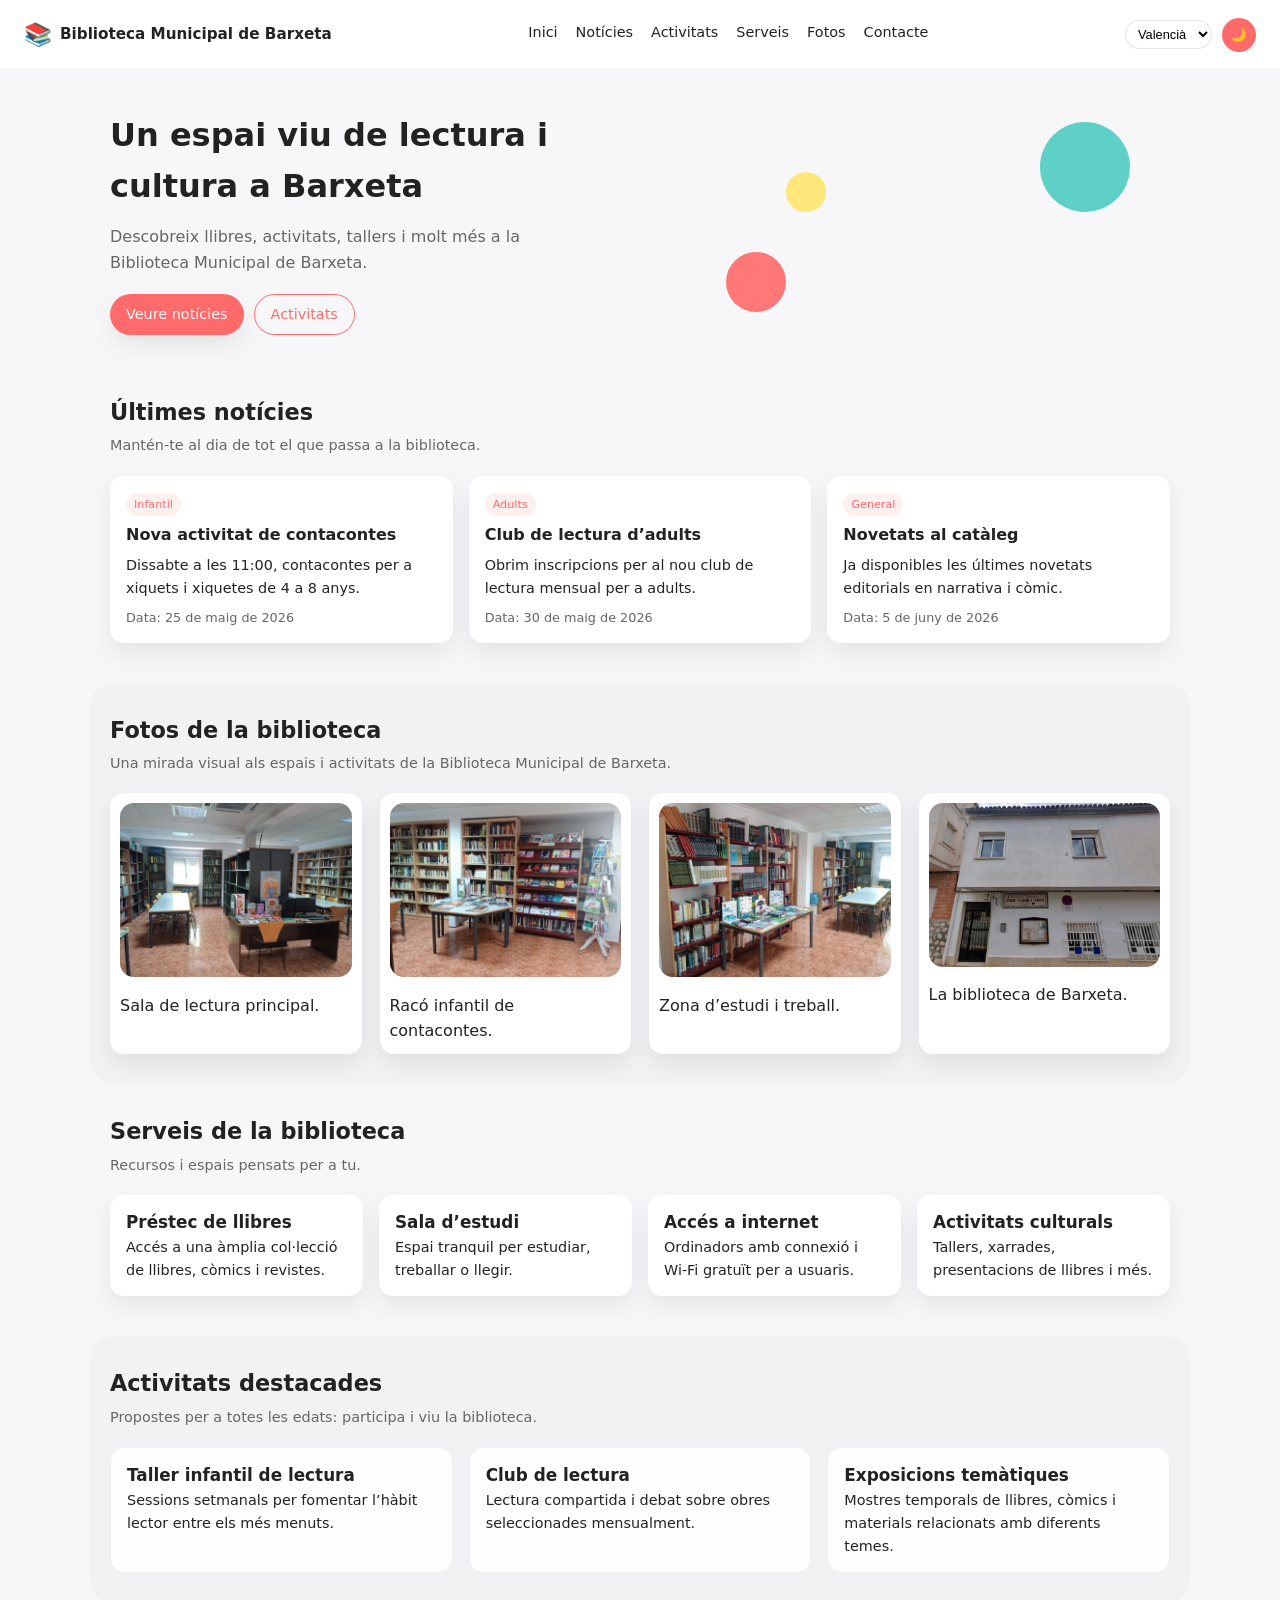
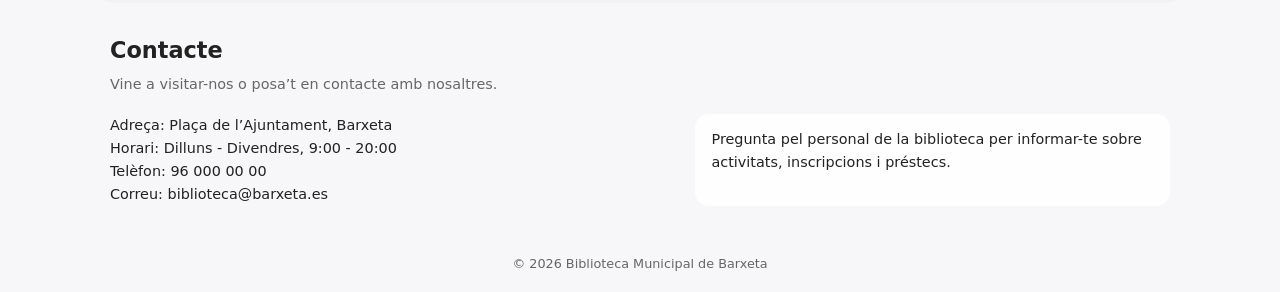
==== index.html @ da7b4172 "h" ====
<!DOCTYPE html>
<html lang="ca">
<head>
    <meta charset="UTF-8">
    <meta name="viewport" content="width=device-width, initial-scale=1.0">
    <title>Biblioteca Municipal de Barxeta</title>

    <link rel="stylesheet" href="styles.css">
    <script defer src="script.js"></script>
</head>

<body class="light">

<header class="header">
    <div class="logo">
        <span class="logo-icon">📚</span>
        <span class="logo-text">Biblioteca Municipal de Barxeta</span>
    </div>

    <nav class="nav">
        <a data-i18n="menu_inici" href="#inici">Inici</a>
        <a data-i18n="menu_noticies" href="#noticies">Notícies</a>
        <a data-i18n="menu_activitats" href="#activitats">Activitats</a>
        <a data-i18n="menu_serveis" href="#serveis">Serveis</a>
        <a data-i18n="menu_fotos" href="#fotos">Fotos</a>
        <a data-i18n="menu_contacte" href="#contacte">Contacte</a>
    </nav>

    <div class="actions">
        <select id="langSelector" class="lang-select">
            <option value="ca">Valencià</option>
            <option value="es">Español</option>
            <option value="en">English</option>
        </select>

        <button id="themeToggle" class="theme-btn" aria-label="Canviar tema">
            <span id="themeIcon">🌙</span>
        </button>
    </div>
</header>

<main>

<section id="inici" class="hero">
    <div class="hero-content">
        <h1 data-i18n="hero_titol">
            Un espai viu de lectura i cultura a Barxeta
        </h1>
        <p data-i18n="hero_subtitol">
            Descobreix llibres, activitats, tallers i molt més a la Biblioteca Municipal de Barxeta.
        </p>
        <div class="hero-buttons">
            <a href="#noticies" class="btn primary" data-i18n="btn_veure_noticies">Veure notícies</a>
            <a href="#activitats" class="btn secondary" data-i18n="btn_veure_activitats">Activitats</a>
        </div>
    </div>
    <div class="hero-graphic">
        <div class="bubble bubble-1"></div>
        <div class="bubble bubble-2"></div>
        <div class="bubble bubble-3"></div>
    </div>
</section>

<section id="noticies" class="section">
    <div class="section-header">
        <h2 data-i18n="noticies_titol">Últimes notícies</h2>
        <p data-i18n="noticies_subtitol">
            Mantén-te al dia de tot el que passa a la biblioteca.
        </p>
    </div>

    <div class="cards">
        <article class="card">
            <span class="tag" data-i18n="etiqueta_infantil">Infantil</span>
            <h3 data-i18n="noticia1_titol">Nova activitat de contacontes</h3>
            <p data-i18n="noticia1_text">
                Dissabte a les 11:00, contacontes per a xiquets i xiquetes de 4 a 8 anys.
            </p>
            <p class="meta" data-i18n="noticia1_data">Data: 25 de maig de 2026</p>
        </article>

        <article class="card">
            <span class="tag" data-i18n="etiqueta_adults">Adults</span>
            <h3 data-i18n="noticia2_titol">Club de lectura d’adults</h3>
            <p data-i18n="noticia2_text">
                Obrim inscripcions per al nou club de lectura mensual per a adults.
            </p>
            <p class="meta" data-i18n="noticia2_data">Data: 30 de maig de 2026</p>
        </article>

        <article class="card">
            <span class="tag" data-i18n="etiqueta_general">General</span>
            <h3 data-i18n="noticia3_titol">Novetats al catàleg</h3>
            <p data-i18n="noticia3_text">
                Ja disponibles les últimes novetats editorials en narrativa i còmic.
            </p>
            <p class="meta" data-i18n="noticia3_data">Data: 5 de juny de 2026</p>
        </article>
    </div>
</section>

<section id="fotos" class="section alt">
    <div class="section-header">
        <h2 data-i18n="fotos_titol">Fotos de la biblioteca</h2>
        <p data-i18n="fotos_subtitol">
            Una mirada visual als espais i activitats de la Biblioteca Municipal de Barxeta.
        </p>
    </div>

    <div class="photos-grid">
        <figure class="photo-card">
            <img src="/img/foto1.png" alt="Foto 1 - Biblioteca Municipal de Barxeta">
            <p>Sala de lectura principal.</p>
        </figure>
        <figure class="photo-card">
            <img src="/img/foto2.png" alt="Foto 2 - Biblioteca Municipal de Barxeta">
            <p>Racó infantil de contacontes.</p>
        </figure>
        <figure class="photo-card">
            <img src="/img/foto3.png" alt="Foto 3 - Biblioteca Municipal de Barxeta">
            <p>Zona d’estudi i treball.</p>
        </figure>
        <figure class="photo-card">
            <img src="/img/foto4.png" alt="Foto 4 - Biblioteca Municipal de Barxeta">
            <p>La biblioteca de Barxeta.</p>
        </figure>
    </div>
</section>

<section id="serveis" class="section">
    <div class="section-header">
        <h2 data-i18n="serveis_titol">Serveis de la biblioteca</h2>
        <p data-i18n="serveis_subtitol">
            Recursos i espais pensats per a tu.
        </p>
    </div>

    <div class="services-grid">
        <div class="service">
            <h3 data-i18n="servei1_titol">Préstec de llibres</h3>
            <p data-i18n="servei1_text">
                Accés a una àmplia col·lecció de llibres, còmics i revistes.
            </p>
        </div>
        <div class="service">
            <h3 data-i18n="servei2_titol">Sala d’estudi</h3>
            <p data-i18n="servei2_text">
                Espai tranquil per estudiar, treballar o llegir.
            </p>
        </div>
        <div class="service">
            <h3 data-i18n="servei3_titol">Accés a internet</h3>
            <p data-i18n="servei3_text">
                Ordinadors amb connexió i Wi-Fi gratuït per a usuaris.
            </p>
        </div>
        <div class="service">
            <h3 data-i18n="servei4_titol">Activitats culturals</h3>
            <p data-i18n="servei4_text">
                Tallers, xarrades, presentacions de llibres i més.
            </p>
        </div>
    </div>
</section>

<section id="activitats" class="section alt">
    <div class="section-header">
        <h2 data-i18n="activitats_titol">Activitats destacades</h2>
        <p data-i18n="activitats_subtitol">
            Propostes per a totes les edats: participa i viu la biblioteca.
        </p>
    </div>

    <div class="activities-grid">
        <div class="activity">
            <h3 data-i18n="act1_titol">Taller infantil de lectura</h3>
            <p data-i18n="act1_text">
                Sessions setmanals per fomentar l’hàbit lector entre els més menuts.
            </p>
        </div>
        <div class="activity">
            <h3 data-i18n="act2_titol">Club de lectura</h3>
            <p data-i18n="act2_text">
                Lectura compartida i debat sobre obres seleccionades mensualment.
            </p>
        </div>
        <div class="activity">
            <h3 data-i18n="act3_titol">Exposicions temàtiques</h3>
            <p data-i18n="act3_text">
                Mostres temporals de llibres, còmics i materials relacionats amb diferents temes.
            </p>
        </div>
    </div>
</section>

<section id="contacte" class="section">
    <div class="section-header">
        <h2 data-i18n="contacte_titol">Contacte</h2>
        <p data-i18n="contacte_subtitol">
            Vine a visitar-nos o posa’t en contacte amb nosaltres.
        </p>
    </div>

    <div class="contact-grid">
        <div class="contact-info">
            <p data-i18n="contacte_adreca">
                Adreça: Plaça de l’Ajuntament, Barxeta
            </p>
            <p data-i18n="contacte_horari">
                Horari: Dilluns - Divendres, 9:00 - 20:00
            </p>
            <p data-i18n="contacte_telefon">
                Telèfon: 96 000 00 00
            </p>
            <p data-i18n="contacte_email">
                Correu: biblioteca@barxeta.es
            </p>
        </div>
        <div class="contact-note">
            <p data-i18n="contacte_nota">
                Pregunta pel personal de la biblioteca per informar-te sobre activitats, inscripcions i préstecs.
            </p>
        </div>
    </div>
</section>

</main>

<footer class="footer">
    <p>© 2026 Biblioteca Municipal de Barxeta</p>
</footer>

</body>
</html>
---- styles.css ----
/* RESET GENERAL */
* {
    box-sizing: border-box;
    margin: 0;
    padding: 0;
}

/* VARIABLES PRINCIPALS */
:root {
    --primary: #ff6b6b;
    --primary-dark: #e05656;
    --accent: #4ecdc4;
    --bg-light: #f7f7f9;
    --bg-dark: #15151b;
    --text-light: #222;
    --text-dark: #f5f5f5;
    --card-light: #ffffff;
    --card-dark: #1f1f27;
    --muted-light: #666;
    --muted-dark: #b3b3c2;
    --radius: 14px;
    --shadow-light: 0 10px 25px rgba(0,0,0,0.08);
    --shadow-dark: 0 10px 25px rgba(0,0,0,0.5);
    --transition-fast: 0.2s ease;
    --transition: 0.3s ease;
    --max-width: 1100px;
    --header-height: 70px;
}

/* ESTIL BASE */
body {
    font-family: system-ui, -apple-system, BlinkMacSystemFont, "Segoe UI", sans-serif;
    line-height: 1.6;
    background: var(--bg-light);
    color: var(--text-light);
    transition: background var(--transition), color var(--transition);
}

/* TEMES */
body.light {
    background: var(--bg-light);
    color: var(--text-light);
}

body.dark {
    background: var(--bg-dark);
    color: var(--text-dark);
}

/* HEADER */
.header {
    position: sticky;
    top: 0;
    z-index: 100;
    height: var(--header-height);
    display: flex;
    align-items: center;
    justify-content: space-between;
    padding: 0 24px;
    background: rgba(255,255,255,0.9);
    backdrop-filter: blur(10px);
    border-bottom: 1px solid rgba(0,0,0,0.05);
    transition: background var(--transition), border-color var(--transition);
}

body.dark .header {
    background: rgba(15,15,20,0.9);
    border-bottom-color: rgba(255,255,255,0.05);
}

.logo {
    display: flex;
    align-items: center;
    gap: 8px;
    font-weight: 700;
    font-size: 0.95rem;
}

.logo-icon {
    font-size: 1.4rem;
}

.nav {
    display: flex;
    gap: 18px;
    font-size: 0.9rem;
}

.nav a {
    text-decoration: none;
    color: inherit;
    position: relative;
    padding-bottom: 3px;
    transition: color var(--transition-fast);
}

.nav a::after {
    content: "";
    position: absolute;
    left: 0;
    bottom: 0;
    width: 0%;
    height: 2px;
    background: var(--primary);
    transition: width var(--transition-fast);
}

.nav a:hover::after {
    width: 100%;
}

.actions {
    display: flex;
    align-items: center;
    gap: 10px;
}

.lang-select {
    padding: 5px 8px;
    border-radius: 999px;
    border: 1px solid rgba(0,0,0,0.1);
    background: rgba(255,255,255,0.9);
    font-size: 0.8rem;
    cursor: pointer;
    outline: none;
}

body.dark .lang-select {
    background: rgba(20,20,30,0.9);
    border-color: rgba(255,255,255,0.1);
    color: var(--text-dark);
}

.theme-btn {
    width: 34px;
    height: 34px;
    border-radius: 50%;
    border: none;
    background: var(--primary);
    color: white;
    cursor: pointer;
    display: flex;
    align-items: center;
    justify-content: center;
    transition: background var(--transition-fast), transform var(--transition-fast);
}

.theme-btn:hover {
    background: var(--primary-dark);
    transform: translateY(-1px);
}

/* HERO */
.hero {
    display: flex;
    align-items: center;
    justify-content: center;
    padding: 40px 20px 30px;
    max-width: var(--max-width);
    margin: 0 auto;
    gap: 40px;
}

.hero-content {
    flex: 1.2;
}

.hero-graphic {
    flex: 1;
    position: relative;
    min-height: 220px;
}

.hero h1 {
    font-size: 2rem;
    margin-bottom: 12px;
}

.hero p {
    color: var(--muted-light);
    margin-bottom: 18px;
    max-width: 480px;
}

body.dark .hero p {
    color: var(--muted-dark);
}

.hero-buttons {
    display: flex;
    gap: 10px;
}

.btn {
    display: inline-flex;
    align-items: center;
    justify-content: center;
    padding: 8px 16px;
    border-radius: 999px;
    border: none;
    font-size: 0.9rem;
    cursor: pointer;
    text-decoration: none;
    transition: transform var(--transition-fast), box-shadow var(--transition-fast), background var(--transition-fast), color var(--transition-fast);
}

.btn.primary {
    background: var(--primary);
    color: white;
    box-shadow: var(--shadow-light);
}

.btn.primary:hover {
    background: var(--primary-dark);
    transform: translateY(-1px);
}

.btn.secondary {
    background: transparent;
    border: 1px solid var(--primary);
    color: var(--primary);
}

.btn.secondary:hover {
    background: var(--primary);
    color: white;
}

/* HERO GRAFIC */
.bubble {
    position: absolute;
    border-radius: 50%;
    background: var(--accent);
    opacity: 0.9;
}

.bubble-1 {
    width: 90px;
    height: 90px;
    top: 10px;
    right: 40px;
}

.bubble-2 {
    width: 60px;
    height: 60px;
    bottom: 20px;
    left: 20px;
    background: var(--primary);
}

.bubble-3 {
    width: 40px;
    height: 40px;
    top: 60px;
    left: 80px;
    background: #ffe66d;
}

/* SECCIONS */
.section {
    max-width: var(--max-width);
    margin: 0 auto;
    padding: 30px 20px;
}

.section.alt {
    background: rgba(0,0,0,0.02);
    border-radius: 24px;
    margin-top: 10px;
}

body.dark .section.alt {
    background: rgba(255,255,255,0.03);
}

.section-header {
    margin-bottom: 18px;
}

.section-header h2 {
    font-size: 1.4rem;
    margin-bottom: 4px;
}

.section-header p {
    font-size: 0.9rem;
    color: var(--muted-light);
}

body.dark .section-header p {
    color: var(--muted-dark);
}

/* CARDS NOTÍCIES */
.cards {
    display: grid;
    grid-template-columns: repeat(auto-fit, minmax(230px, 1fr));
    gap: 16px;
}

.card {
    background: var(--card-light);
    border-radius: var(--radius);
    padding: 14px 16px;
    box-shadow: var(--shadow-light);
    transition: transform var(--transition-fast), box-shadow var(--transition-fast), background var(--transition-fast);
}

body.dark .card {
    background: var(--card-dark);
    box-shadow: var(--shadow-dark);
}

.card:hover {
    transform: translateY(-3px);
    box-shadow: 0 14px 30px rgba(0,0,0,0.12);
}

.tag {
    display: inline-block;
    font-size: 0.7rem;
    padding: 3px 8px;
    border-radius: 999px;
    background: rgba(255,107,107,0.1);
    color: var(--primary);
    margin-bottom: 6px;
}

.card h3 {
    font-size: 1rem;
    margin-bottom: 6px;
}

.card p {
    font-size: 0.9rem;
}

.card .meta {
    margin-top: 8px;
    font-size: 0.8rem;
    color: var(--muted-light);
}

body.dark .card .meta {
    color: var(--muted-dark);
}

/* ACTIVITATS */
.activities-grid {
    display: grid;
    grid-template-columns: repeat(auto-fit, minmax(230px, 1fr));
    gap: 16px;
}

.activity {
    padding: 14px 16px;
    border-radius: var(--radius);
    border: 1px solid rgba(0,0,0,0.06);
    background: rgba(255,255,255,0.9);
    font-size: 0.9rem;
}

body.dark .activity {
    background: rgba(20,20,30,0.9);
    border-color: rgba(255,255,255,0.06);
}

/* SERVEIS */
.services-grid {
    display: grid;
    grid-template-columns: repeat(auto-fit, minmax(230px, 1fr));
    gap: 16px;
}

.service {
    padding: 14px 16px;
    border-radius: var(--radius);
    background: var(--card-light);
    box-shadow: var(--shadow-light);
    font-size: 0.9rem;
}

body.dark .service {
    background: var(--card-dark);
    box-shadow: var(--shadow-dark);
}

/* FOTOS — NOVA SECCIÓ */
.photos-grid {
    display: grid;
    grid-template-columns: repeat(auto-fit, minmax(230px, 1fr));
    gap: 18px;
}

.photo-card {
    background: var(--card-light);
    border-radius: var(--radius);
    padding: 10px;
    box-shadow: var(--shadow-light);
    transition: transform var(--transition-fast), box-shadow var(--transition-fast);
}

body.dark .photo-card {
    background: var(--card-dark);
    box-shadow: var(--shadow-dark);
}

.photo-card:hover {
    transform: translateY(-3px);
    box-shadow: 0 14px 30px rgba(0,0,0,0.12);
}

.photo-card img {
    width: 100%;
    border-radius: var(--radius);
    margin-bottom: 8px;
}

.photo-card figcaption {
    font-size: 0.85rem;
    color: var(--muted-light);
}

body.dark .photo-card figcaption {
    color: var(--muted-dark);
}

/* CONTACTE */
.contact-grid {
    display: grid;
    grid-template-columns: minmax(0, 1.2fr) minmax(0, 1fr);
    gap: 16px;
    font-size: 0.9rem;
}

.contact-note {
    padding: 14px 16px;
    border-radius: var(--radius);
    background: rgba(255,255,255,0.9);
}

body.dark .contact-note {
    background: rgba(20,20,30,0.9);
}

/* FOOTER */
.footer {
    text-align: center;
    padding: 18px 10px;
    font-size: 0.8rem;
    color: var(--muted-light);
}

body.dark .footer {
    color: var(--muted-dark);
}

/* RESPONSIVE */
@media (max-width: 800px) {
    .hero {
        flex-direction: column;
        text-align: left;
        padding-top: 24px;
    }

    .hero-graphic {
        order: -1;
        width: 100%;
    }

    .nav {
        display: none;
    }

    .header {
        justify-content: space-between;
    }

    .contact-grid {
        grid-template-columns: 1fr;
    }
}

@media (max-width: 500px) {
    .hero h1 {
        font-size: 1.6rem;
    }

    .hero-buttons {
        flex-direction: column;
        align-items: flex-start;
    }
}
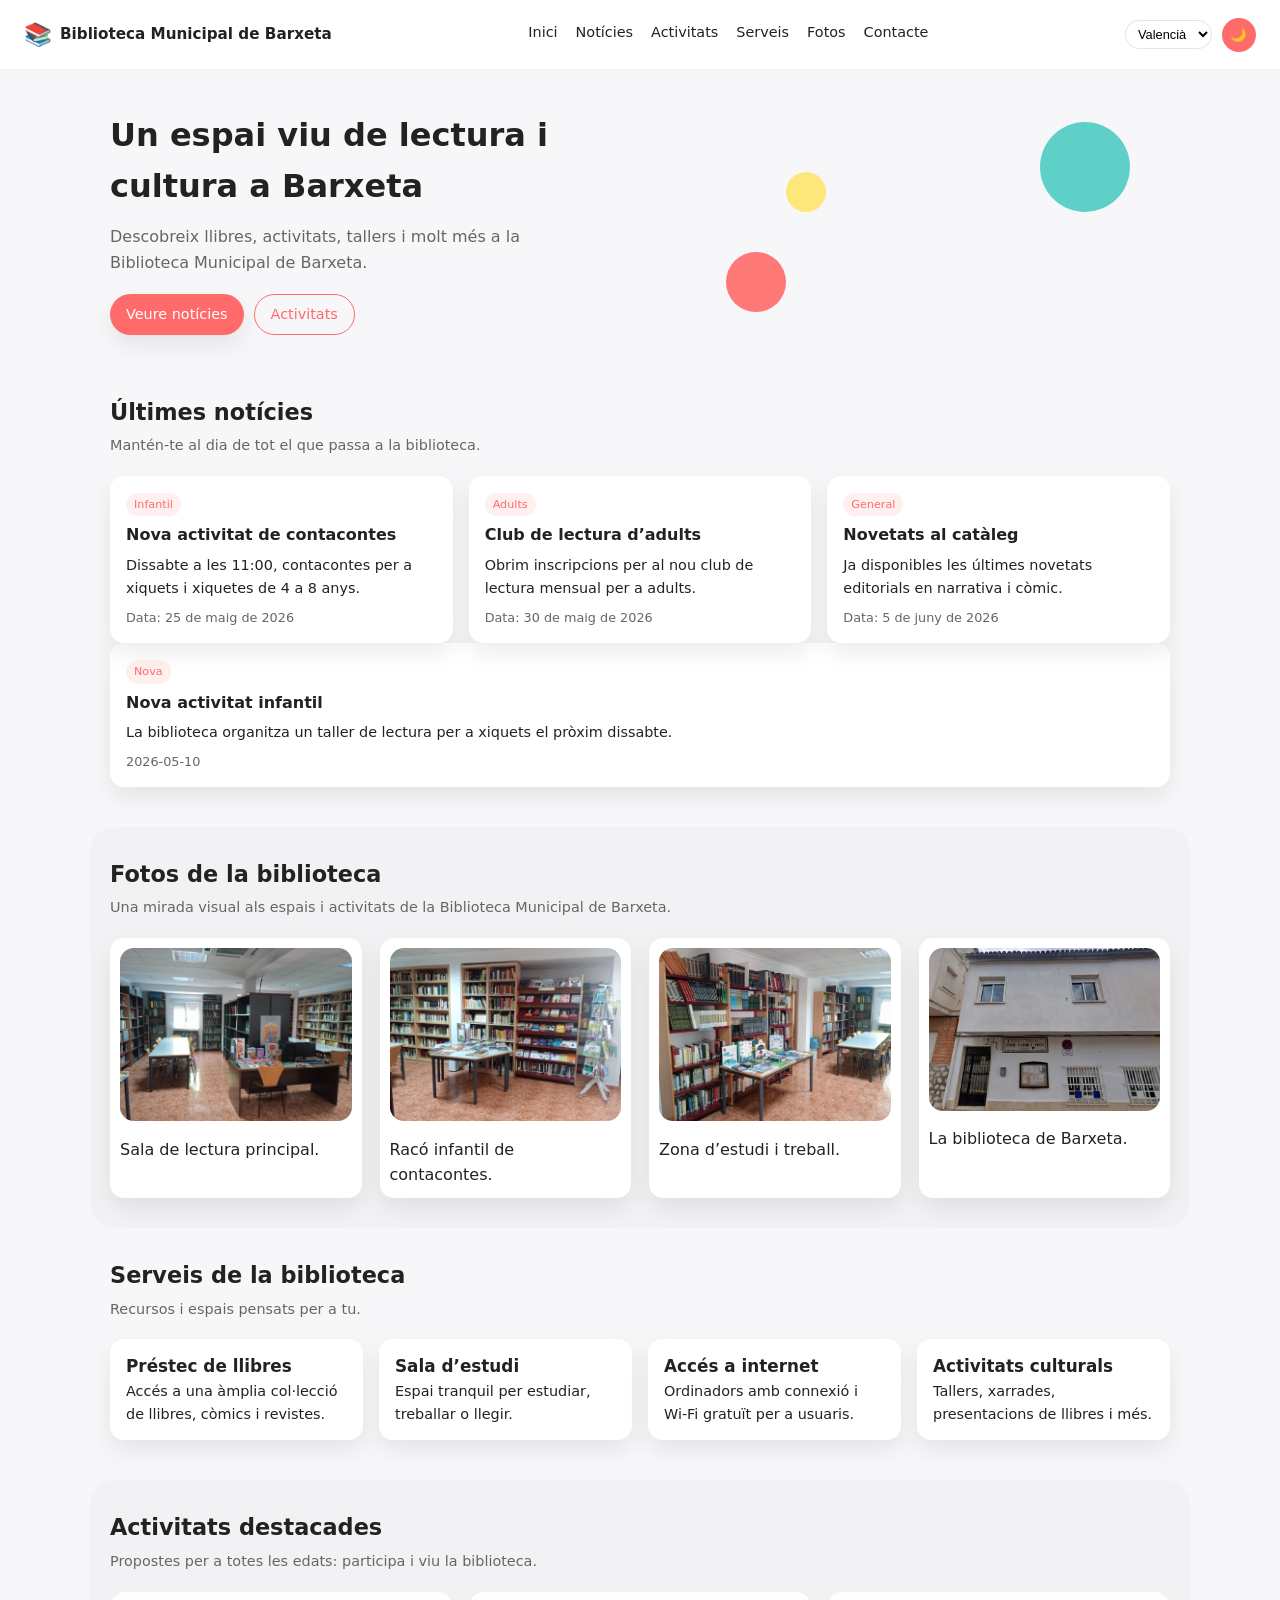
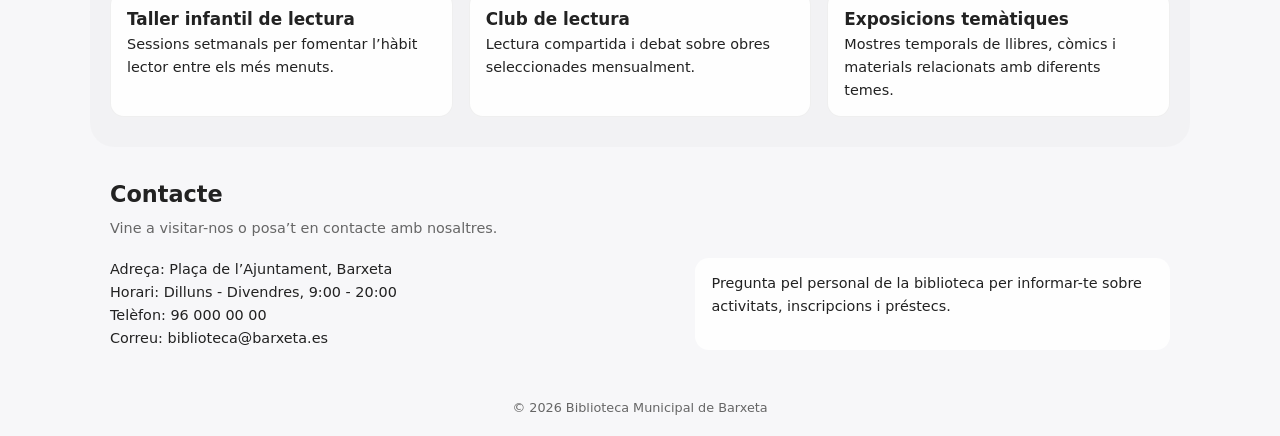
==== commit d3c0f324: "canvis" ====
--- a/index.html
+++ b/index.html
@@ -97,6 +97,8 @@
             <p class="meta" data-i18n="noticia3_data">Data: 5 de juny de 2026</p>
         </article>
     </div>
+    <div id="cms-news"></div>
+
 </section>
 
 <section id="fotos" class="section alt">
